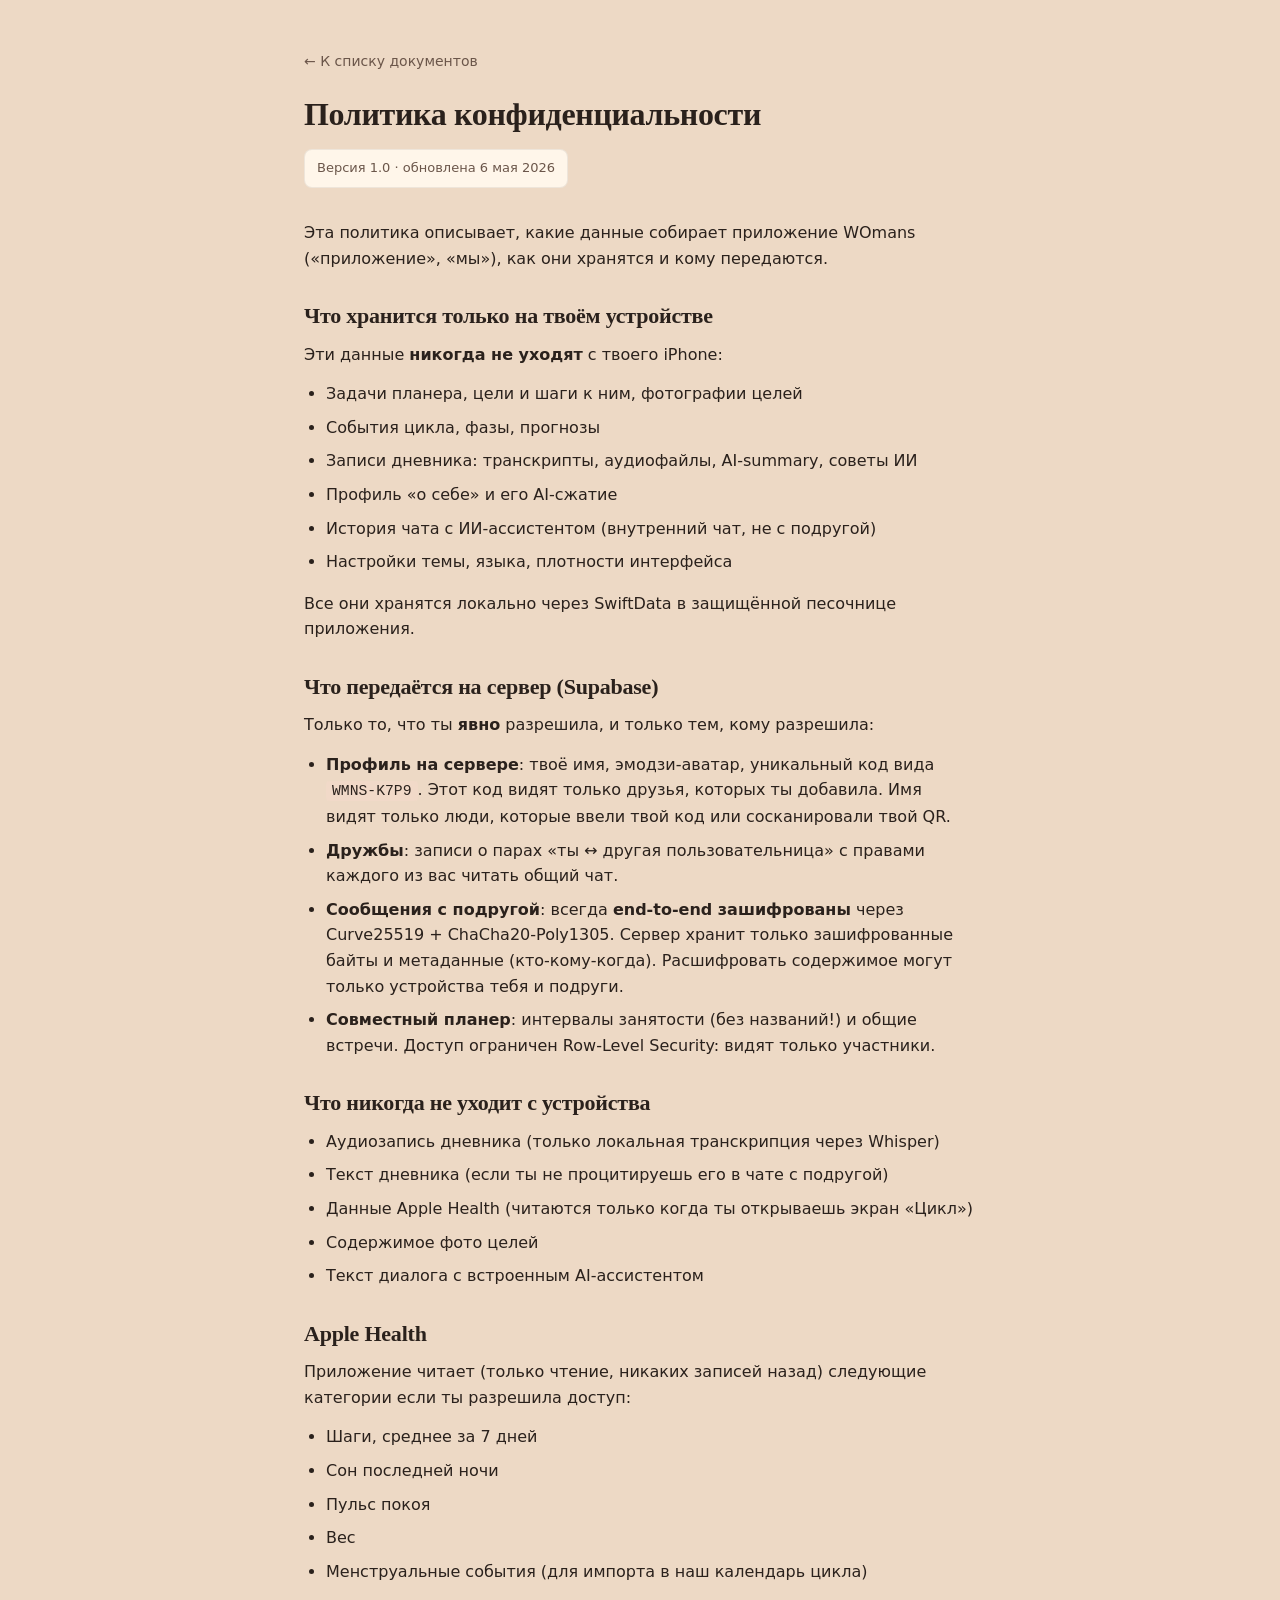
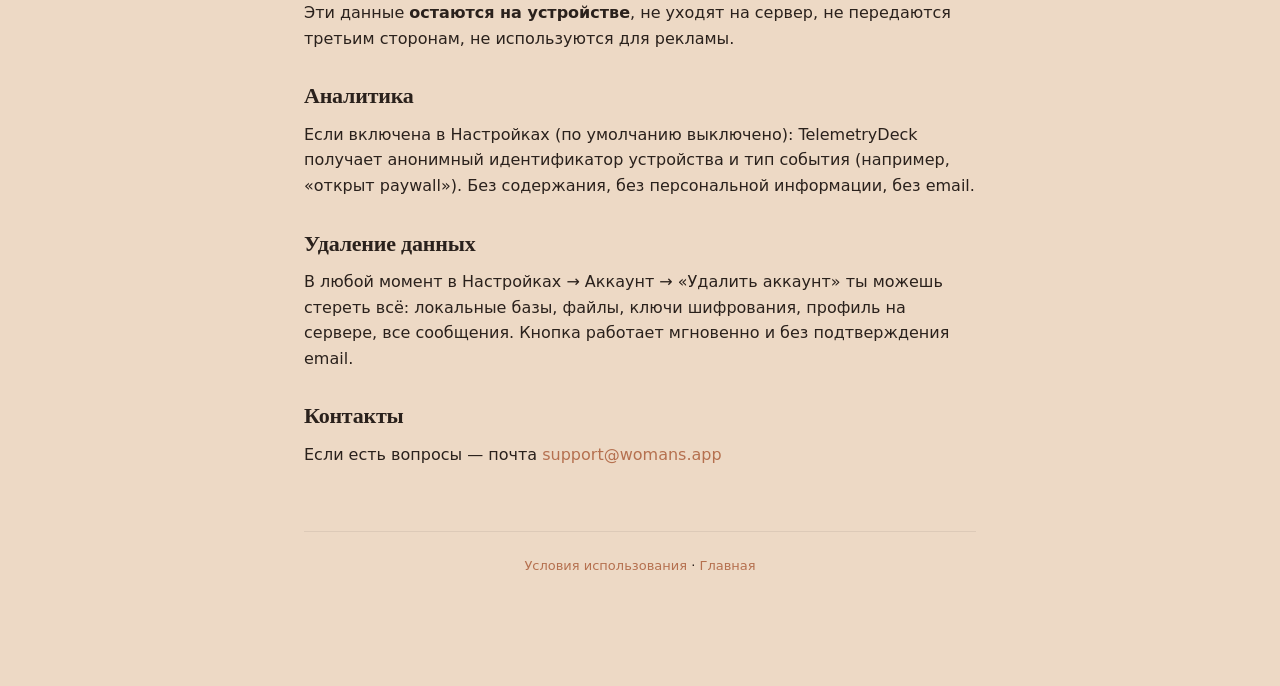
==== privacy.html @ 48e79e99 "Initial: Privacy Policy + Terms of Use v1.0" ====
<!DOCTYPE html>
<html lang="ru">
<head>
  <meta charset="UTF-8">
  <meta name="viewport" content="width=device-width, initial-scale=1">
  <title>Политика конфиденциальности · WOmans</title>
  <link rel="stylesheet" href="style.css">
</head>
<body>
  <main class="container">
    <a href="index.html" class="back">← К списку документов</a>

    <h1>Политика конфиденциальности</h1>
    <p class="meta">Версия 1.0 · обновлена 6 мая 2026</p>

    <p>Эта политика описывает, какие данные собирает приложение WOmans («приложение», «мы»), как они хранятся и кому передаются.</p>

    <h2>Что хранится только на твоём устройстве</h2>
    <p>Эти данные <strong>никогда не уходят</strong> с твоего iPhone:</p>
    <ul>
      <li>Задачи планера, цели и шаги к ним, фотографии целей</li>
      <li>События цикла, фазы, прогнозы</li>
      <li>Записи дневника: транскрипты, аудиофайлы, AI-summary, советы ИИ</li>
      <li>Профиль «о себе» и его AI-сжатие</li>
      <li>История чата с ИИ-ассистентом (внутренний чат, не с подругой)</li>
      <li>Настройки темы, языка, плотности интерфейса</li>
    </ul>
    <p>Все они хранятся локально через SwiftData в защищённой песочнице приложения.</p>

    <h2>Что передаётся на сервер (Supabase)</h2>
    <p>Только то, что ты <strong>явно</strong> разрешила, и только тем, кому разрешила:</p>
    <ul>
      <li><strong>Профиль на сервере</strong>: твоё имя, эмодзи-аватар, уникальный код вида <code>WMNS-K7P9</code>. Этот код видят только друзья, которых ты добавила. Имя видят только люди, которые ввели твой код или сосканировали твой QR.</li>
      <li><strong>Дружбы</strong>: записи о парах «ты ↔ другая пользовательница» с правами каждого из вас читать общий чат.</li>
      <li><strong>Сообщения с подругой</strong>: всегда <strong>end-to-end зашифрованы</strong> через Curve25519 + ChaCha20-Poly1305. Сервер хранит только зашифрованные байты и метаданные (кто-кому-когда). Расшифровать содержимое могут только устройства тебя и подруги.</li>
      <li><strong>Совместный планер</strong>: интервалы занятости (без названий!) и общие встречи. Доступ ограничен Row-Level Security: видят только участники.</li>
    </ul>

    <h2>Что <strong>никогда</strong> не уходит с устройства</h2>
    <ul>
      <li>Аудиозапись дневника (только локальная транскрипция через Whisper)</li>
      <li>Текст дневника (если ты не процитируешь его в чате с подругой)</li>
      <li>Данные Apple Health (читаются только когда ты открываешь экран «Цикл»)</li>
      <li>Содержимое фото целей</li>
      <li>Текст диалога с встроенным AI-ассистентом</li>
    </ul>

    <h2>Apple Health</h2>
    <p>Приложение читает (только чтение, никаких записей назад) следующие категории если ты разрешила доступ:</p>
    <ul>
      <li>Шаги, среднее за 7 дней</li>
      <li>Сон последней ночи</li>
      <li>Пульс покоя</li>
      <li>Вес</li>
      <li>Менструальные события (для импорта в наш календарь цикла)</li>
    </ul>
    <p>Эти данные <strong>остаются на устройстве</strong>, не уходят на сервер, не передаются третьим сторонам, не используются для рекламы.</p>

    <h2>Аналитика</h2>
    <p>Если включена в Настройках (по умолчанию выключено): TelemetryDeck получает анонимный идентификатор устройства и тип события (например, «открыт paywall»). Без содержания, без персональной информации, без email.</p>

    <h2>Удаление данных</h2>
    <p>В любой момент в Настройках → Аккаунт → «Удалить аккаунт» ты можешь стереть всё: локальные базы, файлы, ключи шифрования, профиль на сервере, все сообщения. Кнопка работает мгновенно и без подтверждения email.</p>

    <h2>Контакты</h2>
    <p>Если есть вопросы — почта <a href="mailto:support@womans.app">support@womans.app</a></p>

    <footer>
      <p><a href="terms.html">Условия использования</a> · <a href="index.html">Главная</a></p>
    </footer>
  </main>
</body>
</html>
---- style.css ----
/* WOmans · Latte palette · serif headings */

:root {
  --bg: #EDD9C5;
  --surface: #FFF6EA;
  --ink: #2A211C;
  --ink-soft: #6B564A;
  --accent: #B5704F;
  --accent-soft: #F1D9C8;
  --hairline: rgba(42, 33, 28, 0.08);
}

@media (prefers-color-scheme: dark) {
  :root {
    --bg: #2B1F1A;
    --surface: #3A271F;
    --ink: #F4E8D8;
    --ink-soft: #C9B8A3;
    --accent: #E9A782;
    --accent-soft: rgba(233, 167, 130, 0.18);
    --hairline: rgba(244, 232, 216, 0.10);
  }
}

* { box-sizing: border-box; }

html, body {
  margin: 0;
  padding: 0;
  background: var(--bg);
  color: var(--ink);
  font-family: -apple-system, "SF Pro Text", "Inter Tight", system-ui, sans-serif;
  line-height: 1.6;
  -webkit-font-smoothing: antialiased;
}

.container {
  max-width: 720px;
  margin: 0 auto;
  padding: 48px 24px 96px;
}

header {
  text-align: center;
  margin-bottom: 40px;
}

header h1 {
  font: 600 48px/1.1 "New York", "Fraunces", Georgia, serif;
  letter-spacing: -0.02em;
  margin: 0 0 8px;
  color: var(--ink);
}

header .subtitle {
  margin: 0;
  font-size: 16px;
  color: var(--ink-soft);
}

h1, h2, h3 {
  font-family: "New York", "Fraunces", Georgia, serif;
  letter-spacing: -0.01em;
  color: var(--ink);
}

h1 { font-size: 32px; line-height: 1.15; margin: 0 0 16px; }
h2 { font-size: 22px; line-height: 1.2; margin: 32px 0 12px; }
h3 { font-size: 18px; line-height: 1.3; margin: 24px 0 10px; }

p {
  margin: 0 0 14px;
  color: var(--ink);
}

strong { color: var(--ink); font-weight: 600; }

ul {
  padding-left: 22px;
  margin: 0 0 16px;
}

ul li {
  margin-bottom: 8px;
}

a {
  color: var(--accent);
  text-decoration: none;
}

a:hover {
  text-decoration: underline;
}

code {
  background: var(--accent-soft);
  color: var(--ink);
  padding: 2px 6px;
  border-radius: 4px;
  font-family: ui-monospace, "SF Mono", Menlo, monospace;
  font-size: 0.92em;
}

.meta {
  font-size: 13px;
  color: var(--ink-soft);
  margin: 0 0 32px;
  padding: 8px 12px;
  background: var(--surface);
  border-radius: 8px;
  border: 1px solid var(--hairline);
  display: inline-block;
}

.back {
  display: inline-flex;
  align-items: center;
  gap: 6px;
  margin-bottom: 24px;
  color: var(--ink-soft);
  font-size: 14px;
}

.back:hover {
  color: var(--accent);
}

footer {
  margin-top: 64px;
  padding-top: 24px;
  border-top: 1px solid var(--hairline);
  text-align: center;
  color: var(--ink-soft);
  font-size: 13px;
}

/* Index page cards */
.links {
  display: flex;
  flex-direction: column;
  gap: 16px;
  margin-top: 24px;
}

.card {
  display: block;
  background: var(--surface);
  border: 1px solid var(--hairline);
  border-radius: 16px;
  padding: 20px 24px;
  color: var(--ink);
  transition: transform 0.15s ease, border-color 0.2s;
}

.card:hover {
  transform: translateY(-2px);
  border-color: var(--accent);
  text-decoration: none;
}

.card h2 {
  margin: 0 0 4px;
  font-size: 20px;
}

.card p {
  margin: 0;
  font-size: 14px;
  color: var(--ink-soft);
}
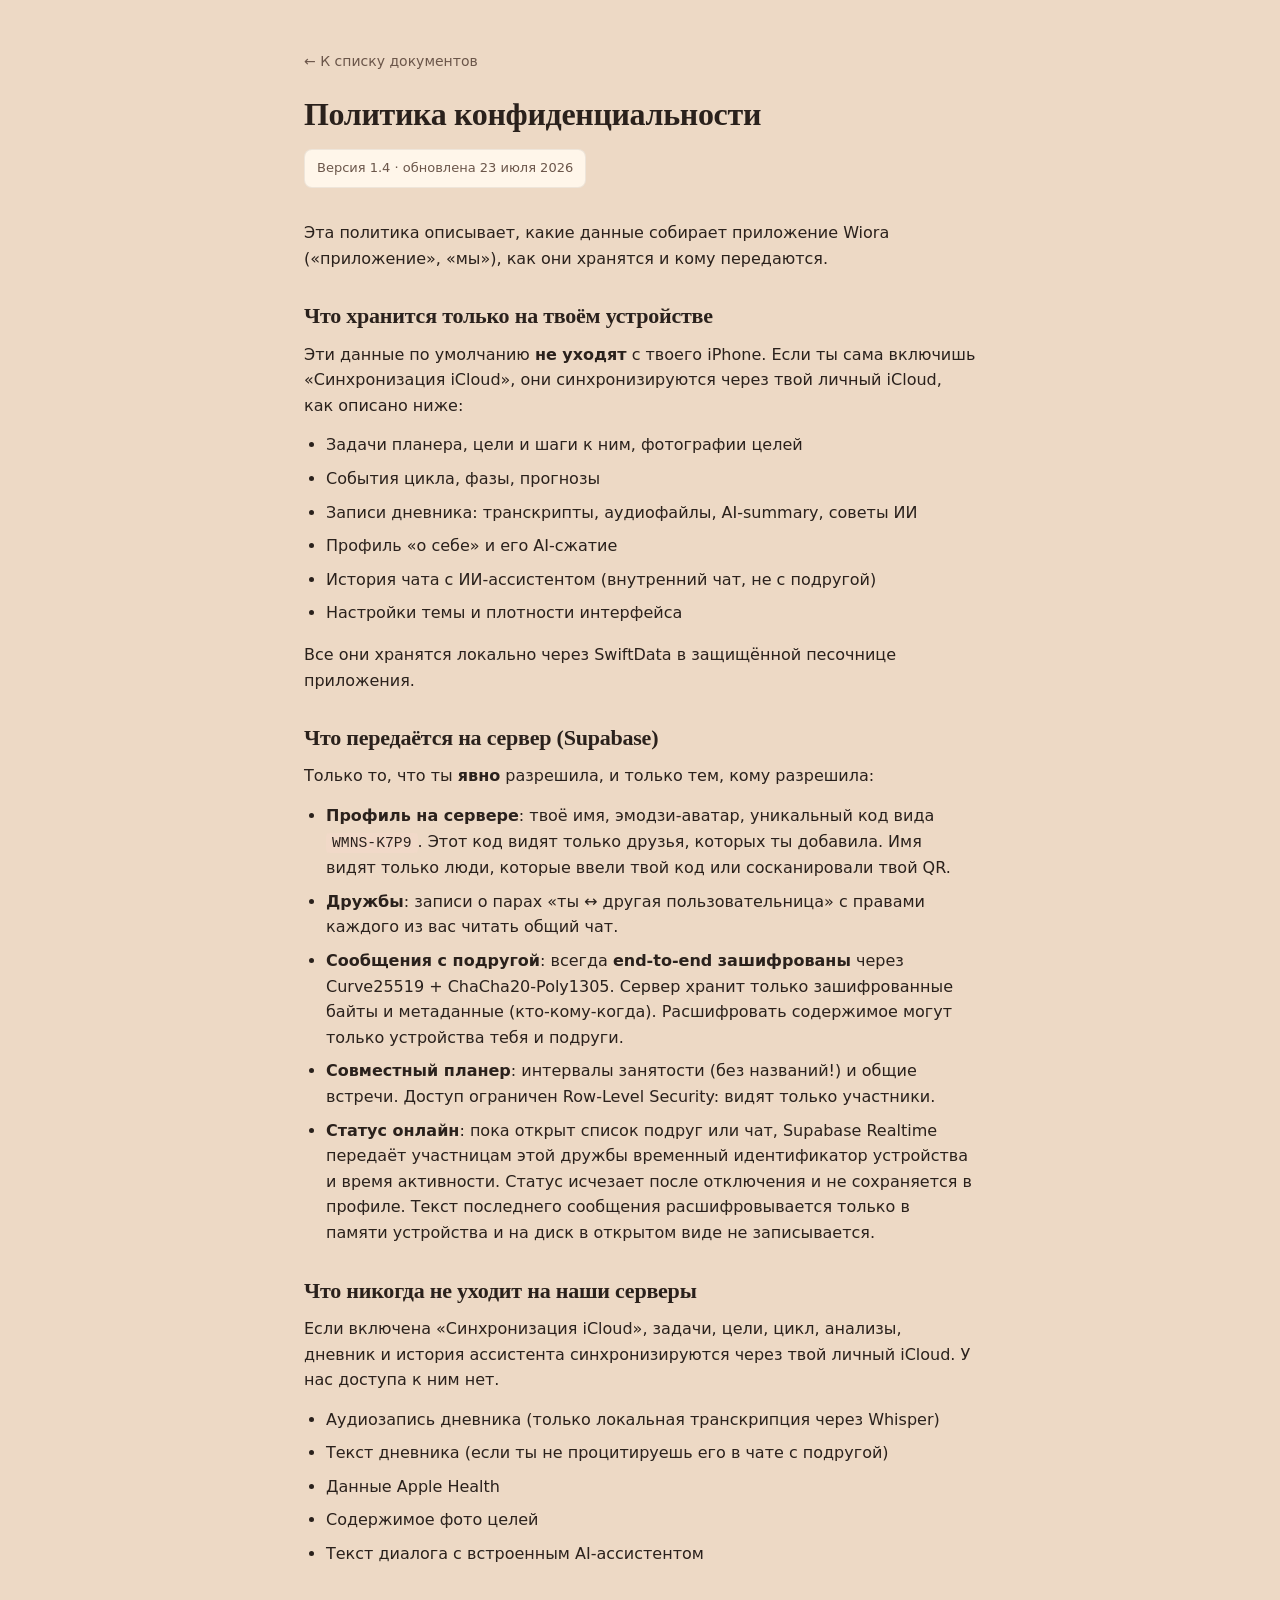
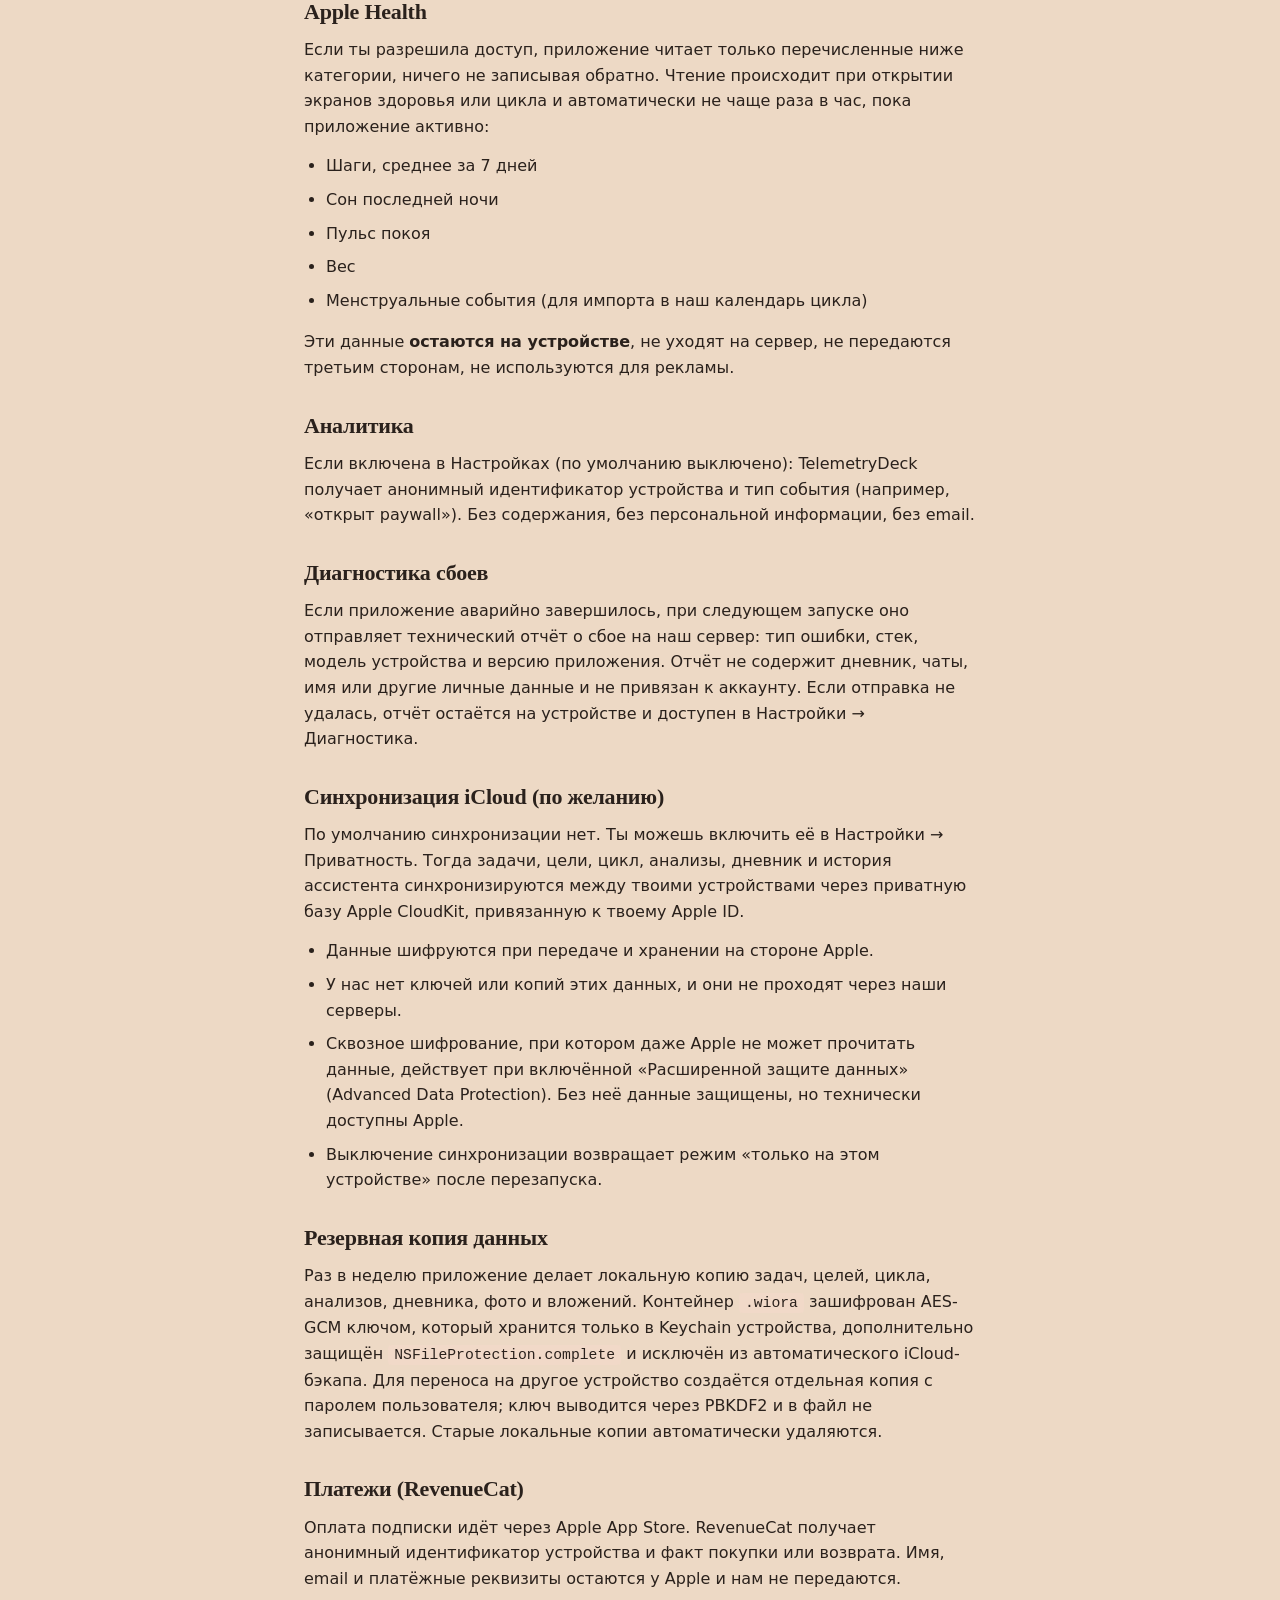
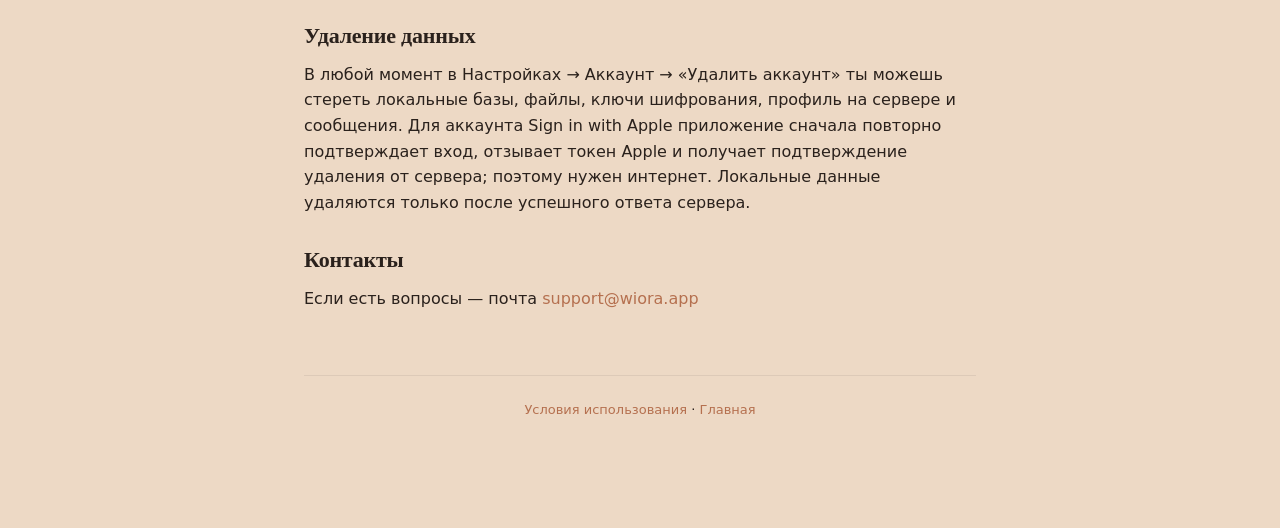
==== commit f3aeb93e: "Update Wiora legal documents for release" ====
--- a/privacy.html
+++ b/privacy.html
@@ -3,7 +3,7 @@
 <head>
   <meta charset="UTF-8">
   <meta name="viewport" content="width=device-width, initial-scale=1">
-  <title>Политика конфиденциальности · WOmans</title>
+  <title>Политика конфиденциальности · Wiora</title>
   <link rel="stylesheet" href="style.css">
 </head>
 <body>
@@ -11,19 +11,19 @@
     <a href="index.html" class="back">← К списку документов</a>
 
     <h1>Политика конфиденциальности</h1>
-    <p class="meta">Версия 1.0 · обновлена 6 мая 2026</p>
+    <p class="meta">Версия 1.4 · обновлена 23 июля 2026</p>
 
-    <p>Эта политика описывает, какие данные собирает приложение WOmans («приложение», «мы»), как они хранятся и кому передаются.</p>
+    <p>Эта политика описывает, какие данные собирает приложение Wiora («приложение», «мы»), как они хранятся и кому передаются.</p>
 
     <h2>Что хранится только на твоём устройстве</h2>
-    <p>Эти данные <strong>никогда не уходят</strong> с твоего iPhone:</p>
+    <p>Эти данные по умолчанию <strong>не уходят</strong> с твоего iPhone. Если ты сама включишь «Синхронизация iCloud», они синхронизируются через твой личный iCloud, как описано ниже:</p>
     <ul>
       <li>Задачи планера, цели и шаги к ним, фотографии целей</li>
       <li>События цикла, фазы, прогнозы</li>
       <li>Записи дневника: транскрипты, аудиофайлы, AI-summary, советы ИИ</li>
       <li>Профиль «о себе» и его AI-сжатие</li>
       <li>История чата с ИИ-ассистентом (внутренний чат, не с подругой)</li>
-      <li>Настройки темы, языка, плотности интерфейса</li>
+      <li>Настройки темы и плотности интерфейса</li>
     </ul>
     <p>Все они хранятся локально через SwiftData в защищённой песочнице приложения.</p>
 
@@ -34,19 +34,21 @@
       <li><strong>Дружбы</strong>: записи о парах «ты ↔ другая пользовательница» с правами каждого из вас читать общий чат.</li>
       <li><strong>Сообщения с подругой</strong>: всегда <strong>end-to-end зашифрованы</strong> через Curve25519 + ChaCha20-Poly1305. Сервер хранит только зашифрованные байты и метаданные (кто-кому-когда). Расшифровать содержимое могут только устройства тебя и подруги.</li>
       <li><strong>Совместный планер</strong>: интервалы занятости (без названий!) и общие встречи. Доступ ограничен Row-Level Security: видят только участники.</li>
+      <li><strong>Статус онлайн</strong>: пока открыт список подруг или чат, Supabase Realtime передаёт участницам этой дружбы временный идентификатор устройства и время активности. Статус исчезает после отключения и не сохраняется в профиле. Текст последнего сообщения расшифровывается только в памяти устройства и на диск в открытом виде не записывается.</li>
     </ul>
 
-    <h2>Что <strong>никогда</strong> не уходит с устройства</h2>
+    <h2>Что <strong>никогда</strong> не уходит на наши серверы</h2>
+    <p>Если включена «Синхронизация iCloud», задачи, цели, цикл, анализы, дневник и история ассистента синхронизируются через твой личный iCloud. У нас доступа к ним нет.</p>
     <ul>
       <li>Аудиозапись дневника (только локальная транскрипция через Whisper)</li>
       <li>Текст дневника (если ты не процитируешь его в чате с подругой)</li>
-      <li>Данные Apple Health (читаются только когда ты открываешь экран «Цикл»)</li>
+      <li>Данные Apple Health</li>
       <li>Содержимое фото целей</li>
       <li>Текст диалога с встроенным AI-ассистентом</li>
     </ul>
 
     <h2>Apple Health</h2>
-    <p>Приложение читает (только чтение, никаких записей назад) следующие категории если ты разрешила доступ:</p>
+    <p>Если ты разрешила доступ, приложение читает только перечисленные ниже категории, ничего не записывая обратно. Чтение происходит при открытии экранов здоровья или цикла и автоматически не чаще раза в час, пока приложение активно:</p>
     <ul>
       <li>Шаги, среднее за 7 дней</li>
       <li>Сон последней ночи</li>
@@ -59,11 +61,29 @@
     <h2>Аналитика</h2>
     <p>Если включена в Настройках (по умолчанию выключено): TelemetryDeck получает анонимный идентификатор устройства и тип события (например, «открыт paywall»). Без содержания, без персональной информации, без email.</p>
 
+    <h2>Диагностика сбоев</h2>
+    <p>Если приложение аварийно завершилось, при следующем запуске оно отправляет технический отчёт о сбое на наш сервер: тип ошибки, стек, модель устройства и версию приложения. Отчёт не содержит дневник, чаты, имя или другие личные данные и не привязан к аккаунту. Если отправка не удалась, отчёт остаётся на устройстве и доступен в Настройки → Диагностика.</p>
+
+    <h2>Синхронизация iCloud (по желанию)</h2>
+    <p>По умолчанию синхронизации нет. Ты можешь включить её в Настройки → Приватность. Тогда задачи, цели, цикл, анализы, дневник и история ассистента синхронизируются между твоими устройствами через приватную базу Apple CloudKit, привязанную к твоему Apple ID.</p>
+    <ul>
+      <li>Данные шифруются при передаче и хранении на стороне Apple.</li>
+      <li>У нас нет ключей или копий этих данных, и они не проходят через наши серверы.</li>
+      <li>Сквозное шифрование, при котором даже Apple не может прочитать данные, действует при включённой «Расширенной защите данных» (Advanced Data Protection). Без неё данные защищены, но технически доступны Apple.</li>
+      <li>Выключение синхронизации возвращает режим «только на этом устройстве» после перезапуска.</li>
+    </ul>
+
+    <h2>Резервная копия данных</h2>
+    <p>Раз в неделю приложение делает локальную копию задач, целей, цикла, анализов, дневника, фото и вложений. Контейнер <code>.wiora</code> зашифрован AES-GCM ключом, который хранится только в Keychain устройства, дополнительно защищён <code>NSFileProtection.complete</code> и исключён из автоматического iCloud-бэкапа. Для переноса на другое устройство создаётся отдельная копия с паролем пользователя; ключ выводится через PBKDF2 и в файл не записывается. Старые локальные копии автоматически удаляются.</p>
+
+    <h2>Платежи (RevenueCat)</h2>
+    <p>Оплата подписки идёт через Apple App Store. RevenueCat получает анонимный идентификатор устройства и факт покупки или возврата. Имя, email и платёжные реквизиты остаются у Apple и нам не передаются.</p>
+
     <h2>Удаление данных</h2>
-    <p>В любой момент в Настройках → Аккаунт → «Удалить аккаунт» ты можешь стереть всё: локальные базы, файлы, ключи шифрования, профиль на сервере, все сообщения. Кнопка работает мгновенно и без подтверждения email.</p>
+    <p>В любой момент в Настройках → Аккаунт → «Удалить аккаунт» ты можешь стереть локальные базы, файлы, ключи шифрования, профиль на сервере и сообщения. Для аккаунта Sign in with Apple приложение сначала повторно подтверждает вход, отзывает токен Apple и получает подтверждение удаления от сервера; поэтому нужен интернет. Локальные данные удаляются только после успешного ответа сервера.</p>
 
     <h2>Контакты</h2>
-    <p>Если есть вопросы — почта <a href="mailto:support@womans.app">support@womans.app</a></p>
+    <p>Если есть вопросы — почта <a href="mailto:support@wiora.app">support@wiora.app</a></p>
 
     <footer>
       <p><a href="terms.html">Условия использования</a> · <a href="index.html">Главная</a></p>
--- a/style.css
+++ b/style.css
@@ -1,4 +1,4 @@
-/* WOmans · Latte palette · serif headings */
+/* Wiora · Latte palette · serif headings */
 
 :root {
   --bg: #EDD9C5;
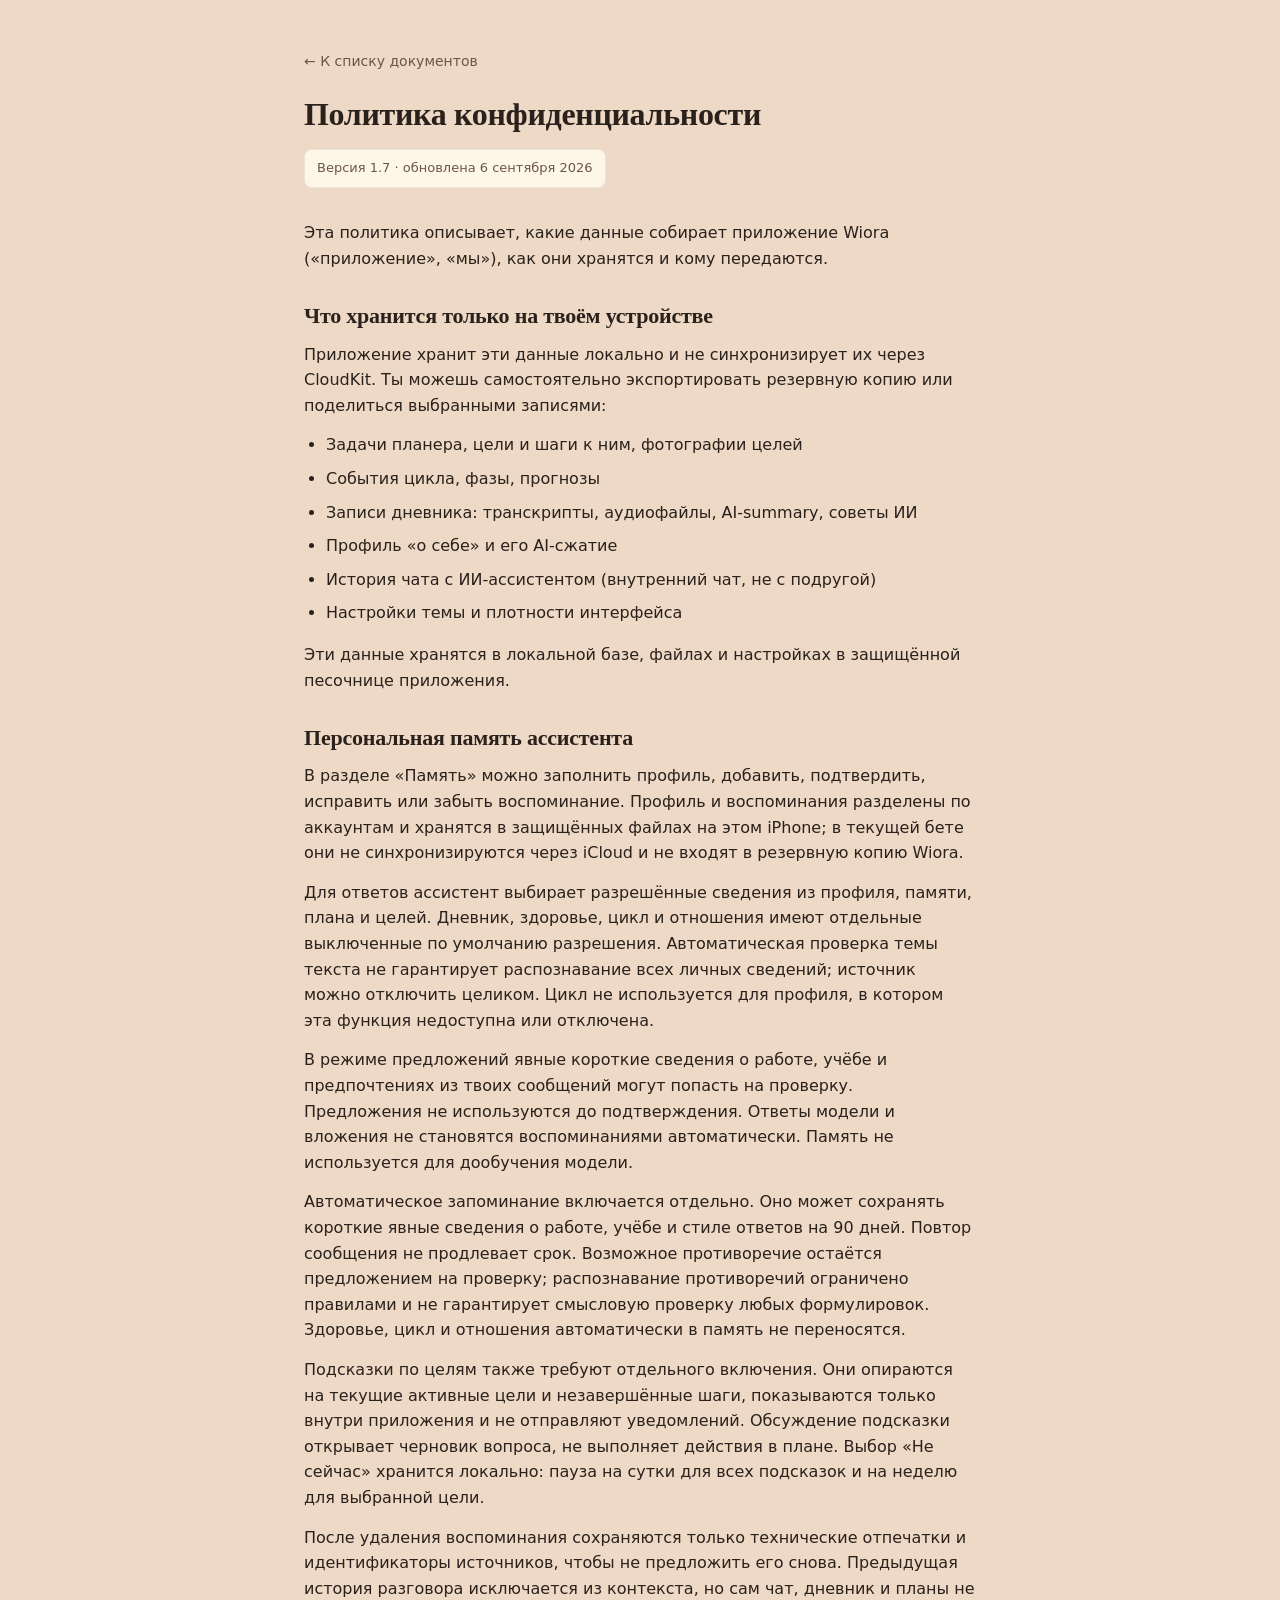
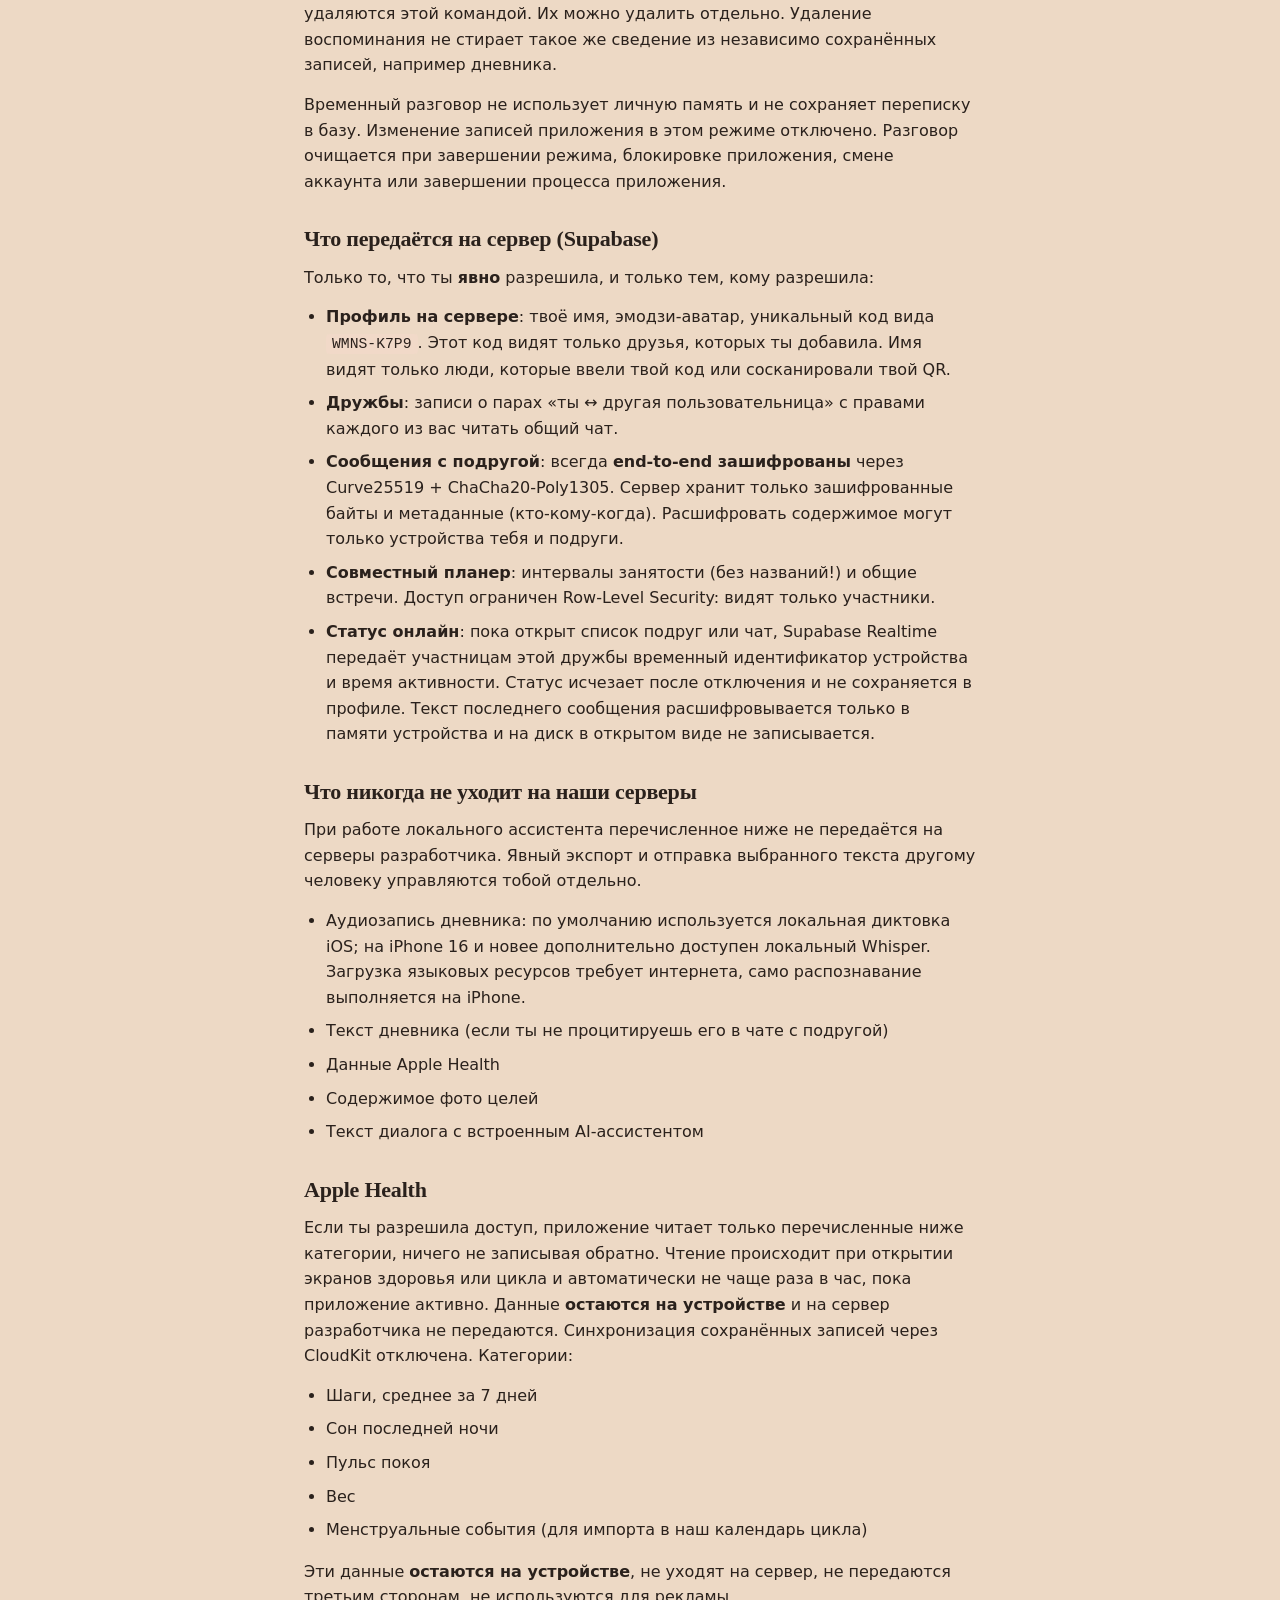
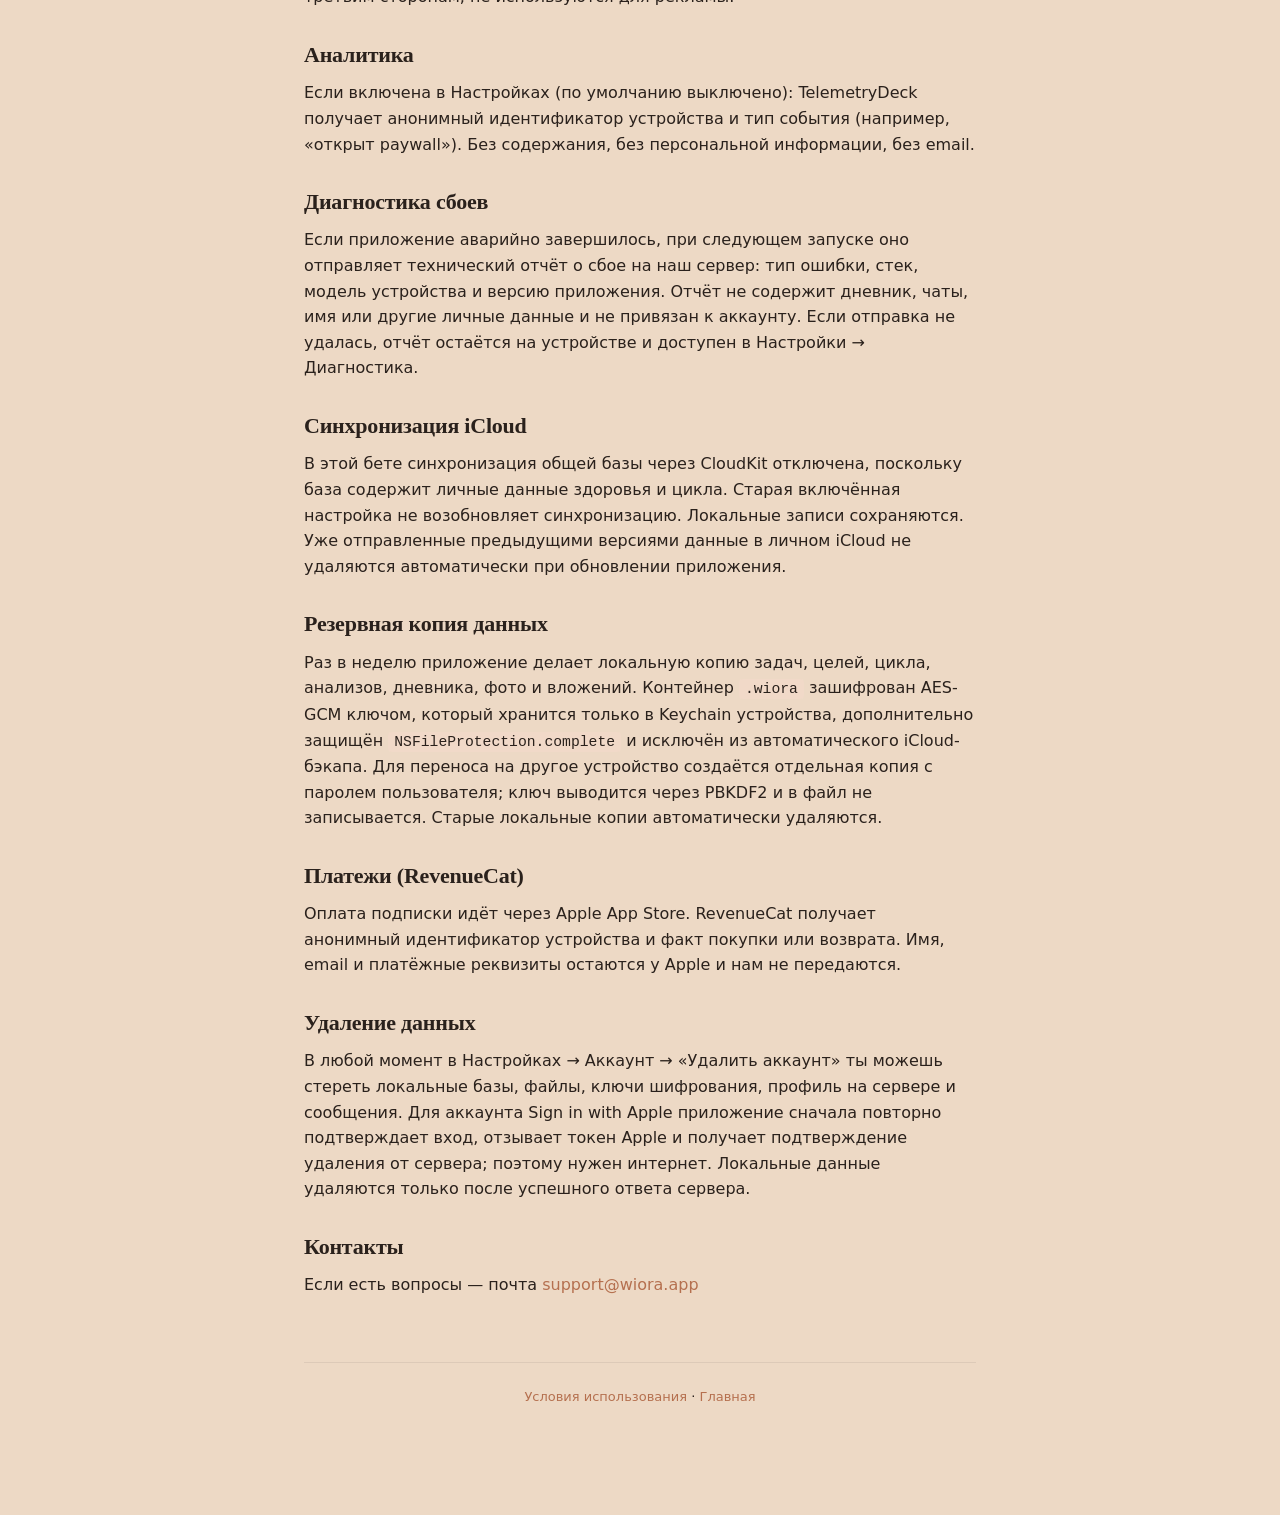
==== commit 278f9356: "Update Wiora privacy policy for beta 163" ====
--- a/privacy.html
+++ b/privacy.html
@@ -11,12 +11,12 @@
     <a href="index.html" class="back">← К списку документов</a>
 
     <h1>Политика конфиденциальности</h1>
-    <p class="meta">Версия 1.4 · обновлена 23 июля 2026</p>
+    <p class="meta">Версия 1.7 · обновлена 6 сентября 2026</p>
 
     <p>Эта политика описывает, какие данные собирает приложение Wiora («приложение», «мы»), как они хранятся и кому передаются.</p>
 
     <h2>Что хранится только на твоём устройстве</h2>
-    <p>Эти данные по умолчанию <strong>не уходят</strong> с твоего iPhone. Если ты сама включишь «Синхронизация iCloud», они синхронизируются через твой личный iCloud, как описано ниже:</p>
+    <p>Приложение хранит эти данные локально и не синхронизирует их через CloudKit. Ты можешь самостоятельно экспортировать резервную копию или поделиться выбранными записями:</p>
     <ul>
       <li>Задачи планера, цели и шаги к ним, фотографии целей</li>
       <li>События цикла, фазы, прогнозы</li>
@@ -25,7 +25,16 @@
       <li>История чата с ИИ-ассистентом (внутренний чат, не с подругой)</li>
       <li>Настройки темы и плотности интерфейса</li>
     </ul>
-    <p>Все они хранятся локально через SwiftData в защищённой песочнице приложения.</p>
+    <p>Эти данные хранятся в локальной базе, файлах и настройках в защищённой песочнице приложения.</p>
+
+    <h2>Персональная память ассистента</h2>
+    <p>В разделе «Память» можно заполнить профиль, добавить, подтвердить, исправить или забыть воспоминание. Профиль и воспоминания разделены по аккаунтам и хранятся в защищённых файлах на этом iPhone; в текущей бете они не синхронизируются через iCloud и не входят в резервную копию Wiora.</p>
+    <p>Для ответов ассистент выбирает разрешённые сведения из профиля, памяти, плана и целей. Дневник, здоровье, цикл и отношения имеют отдельные выключенные по умолчанию разрешения. Автоматическая проверка темы текста не гарантирует распознавание всех личных сведений; источник можно отключить целиком. Цикл не используется для профиля, в котором эта функция недоступна или отключена.</p>
+    <p>В режиме предложений явные короткие сведения о работе, учёбе и предпочтениях из твоих сообщений могут попасть на проверку. Предложения не используются до подтверждения. Ответы модели и вложения не становятся воспоминаниями автоматически. Память не используется для дообучения модели.</p>
+    <p>Автоматическое запоминание включается отдельно. Оно может сохранять короткие явные сведения о работе, учёбе и стиле ответов на 90 дней. Повтор сообщения не продлевает срок. Возможное противоречие остаётся предложением на проверку; распознавание противоречий ограничено правилами и не гарантирует смысловую проверку любых формулировок. Здоровье, цикл и отношения автоматически в память не переносятся.</p>
+    <p>Подсказки по целям также требуют отдельного включения. Они опираются на текущие активные цели и незавершённые шаги, показываются только внутри приложения и не отправляют уведомлений. Обсуждение подсказки открывает черновик вопроса, не выполняет действия в плане. Выбор «Не сейчас» хранится локально: пауза на сутки для всех подсказок и на неделю для выбранной цели.</p>
+    <p>После удаления воспоминания сохраняются только технические отпечатки и идентификаторы источников, чтобы не предложить его снова. Предыдущая история разговора исключается из контекста, но сам чат, дневник и планы не удаляются этой командой. Их можно удалить отдельно. Удаление воспоминания не стирает такое же сведение из независимо сохранённых записей, например дневника.</p>
+    <p>Временный разговор не использует личную память и не сохраняет переписку в базу. Изменение записей приложения в этом режиме отключено. Разговор очищается при завершении режима, блокировке приложения, смене аккаунта или завершении процесса приложения.</p>
 
     <h2>Что передаётся на сервер (Supabase)</h2>
     <p>Только то, что ты <strong>явно</strong> разрешила, и только тем, кому разрешила:</p>
@@ -38,9 +47,9 @@
     </ul>
 
     <h2>Что <strong>никогда</strong> не уходит на наши серверы</h2>
-    <p>Если включена «Синхронизация iCloud», задачи, цели, цикл, анализы, дневник и история ассистента синхронизируются через твой личный iCloud. У нас доступа к ним нет.</p>
+    <p>При работе локального ассистента перечисленное ниже не передаётся на серверы разработчика. Явный экспорт и отправка выбранного текста другому человеку управляются тобой отдельно.</p>
     <ul>
-      <li>Аудиозапись дневника (только локальная транскрипция через Whisper)</li>
+      <li>Аудиозапись дневника: по умолчанию используется локальная диктовка iOS; на iPhone 16 и новее дополнительно доступен локальный Whisper. Загрузка языковых ресурсов требует интернета, само распознавание выполняется на iPhone.</li>
       <li>Текст дневника (если ты не процитируешь его в чате с подругой)</li>
       <li>Данные Apple Health</li>
       <li>Содержимое фото целей</li>
@@ -48,7 +57,7 @@
     </ul>
 
     <h2>Apple Health</h2>
-    <p>Если ты разрешила доступ, приложение читает только перечисленные ниже категории, ничего не записывая обратно. Чтение происходит при открытии экранов здоровья или цикла и автоматически не чаще раза в час, пока приложение активно:</p>
+    <p>Если ты разрешила доступ, приложение читает только перечисленные ниже категории, ничего не записывая обратно. Чтение происходит при открытии экранов здоровья или цикла и автоматически не чаще раза в час, пока приложение активно. Данные <strong>остаются на устройстве</strong> и на сервер разработчика не передаются. Синхронизация сохранённых записей через CloudKit отключена. Категории:</p>
     <ul>
       <li>Шаги, среднее за 7 дней</li>
       <li>Сон последней ночи</li>
@@ -64,14 +73,8 @@
     <h2>Диагностика сбоев</h2>
     <p>Если приложение аварийно завершилось, при следующем запуске оно отправляет технический отчёт о сбое на наш сервер: тип ошибки, стек, модель устройства и версию приложения. Отчёт не содержит дневник, чаты, имя или другие личные данные и не привязан к аккаунту. Если отправка не удалась, отчёт остаётся на устройстве и доступен в Настройки → Диагностика.</p>
 
-    <h2>Синхронизация iCloud (по желанию)</h2>
-    <p>По умолчанию синхронизации нет. Ты можешь включить её в Настройки → Приватность. Тогда задачи, цели, цикл, анализы, дневник и история ассистента синхронизируются между твоими устройствами через приватную базу Apple CloudKit, привязанную к твоему Apple ID.</p>
-    <ul>
-      <li>Данные шифруются при передаче и хранении на стороне Apple.</li>
-      <li>У нас нет ключей или копий этих данных, и они не проходят через наши серверы.</li>
-      <li>Сквозное шифрование, при котором даже Apple не может прочитать данные, действует при включённой «Расширенной защите данных» (Advanced Data Protection). Без неё данные защищены, но технически доступны Apple.</li>
-      <li>Выключение синхронизации возвращает режим «только на этом устройстве» после перезапуска.</li>
-    </ul>
+    <h2>Синхронизация iCloud</h2>
+    <p>В этой бете синхронизация общей базы через CloudKit отключена, поскольку база содержит личные данные здоровья и цикла. Старая включённая настройка не возобновляет синхронизацию. Локальные записи сохраняются. Уже отправленные предыдущими версиями данные в личном iCloud не удаляются автоматически при обновлении приложения.</p>
 
     <h2>Резервная копия данных</h2>
     <p>Раз в неделю приложение делает локальную копию задач, целей, цикла, анализов, дневника, фото и вложений. Контейнер <code>.wiora</code> зашифрован AES-GCM ключом, который хранится только в Keychain устройства, дополнительно защищён <code>NSFileProtection.complete</code> и исключён из автоматического iCloud-бэкапа. Для переноса на другое устройство создаётся отдельная копия с паролем пользователя; ключ выводится через PBKDF2 и в файл не записывается. Старые локальные копии автоматически удаляются.</p>
